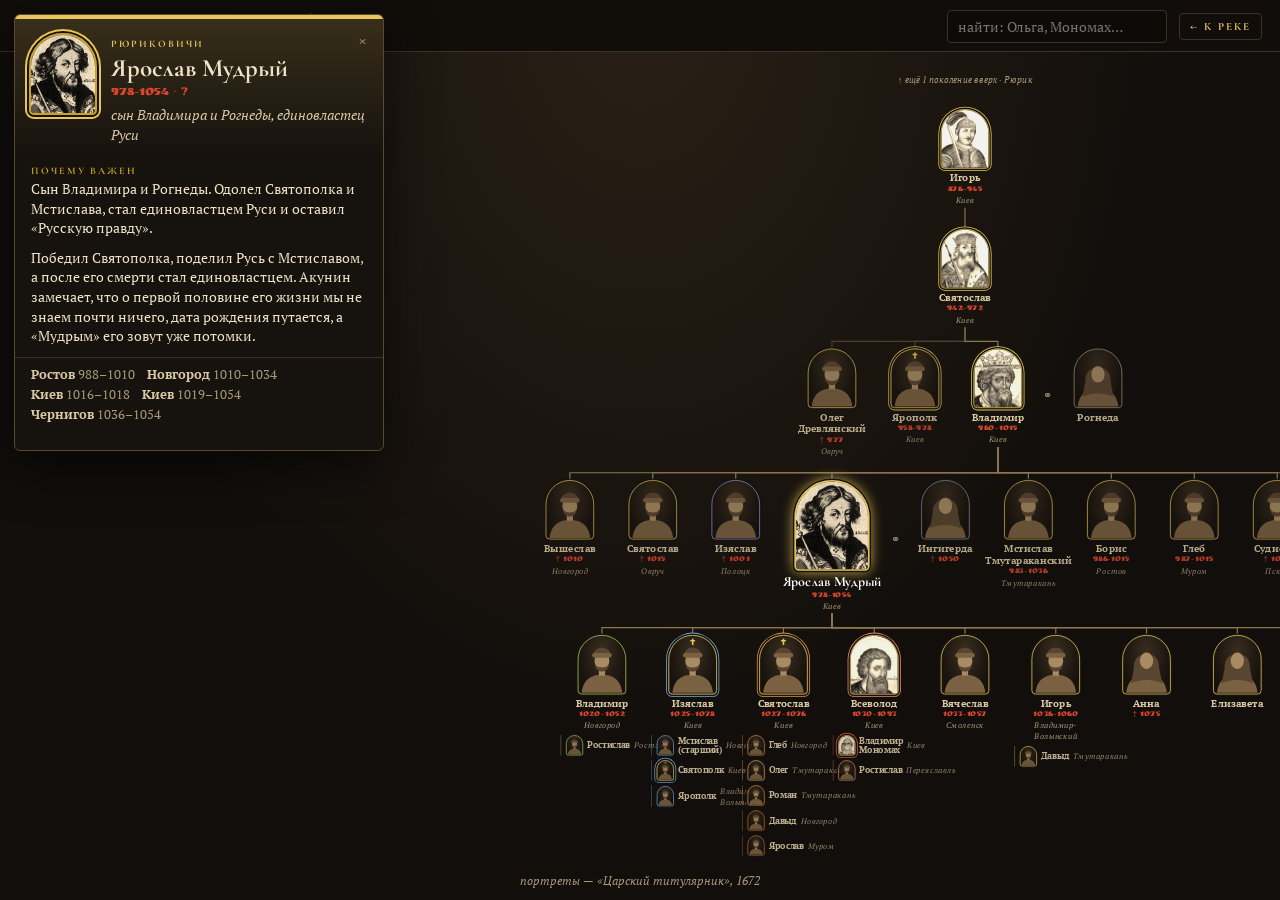
==== tree.html @ 2ec12fc8 "Река времени: первая публикация" ====
<!DOCTYPE html>
<html lang="ru">
<head>
<meta charset="utf-8">
<meta name="viewport" content="width=device-width, initial-scale=1">
<title>Древо Рюриковичей</title>
<link rel="icon" href="img/icon.svg" type="image/svg+xml">
<link rel="apple-touch-icon" href="img/icon180.png">
<meta name="description" content="«Часть Европы» Б. Акунина одной рекой времени: события, карта, люди и древо Рюриковичей.">
<meta property="og:title" content="Древо Рюриковичей">
<meta property="og:description" content="«Часть Европы» Б. Акунина одной рекой времени: события, карта, люди и древо Рюриковичей.">
<meta property="og:image" content="https://shkodnik1917.github.io/reka-vremeni/img/og.png">
<meta name="theme-color" content="#16120e">
<link rel="preconnect" href="https://fonts.googleapis.com">
<link rel="preconnect" href="https://fonts.gstatic.com" crossorigin>
<link href="https://fonts.googleapis.com/css2?family=Ruslan+Display&family=Cormorant+Garamond:ital,wght@0,500;0,600;0,700;1,500;1,600&family=PT+Serif:ital,wght@0,400;0,700;1,400&display=swap" rel="stylesheet">
<link rel="stylesheet" href="kin.css">
<style>
:root{
  --ink:#14110d; --parch:#efe3c8; --parch2:#d9c9a5; --muted:#a8987a;
  --red:#b3261e; --red2:#d8452f; --gold:#c9a227; --gold2:#e6c65a; --line:#3a3226;
  --serif:"PT Serif",Georgia,serif; --head:"Cormorant Garamond",Georgia,serif; --vyaz:"Ruslan Display","Cormorant Garamond",serif;
}
*{box-sizing:border-box}
body{margin:0;min-height:100vh;background:#110e0b radial-gradient(ellipse at 50% 0%,#2a2016 0,transparent 60%) fixed;color:var(--parch);font:15px/1.45 var(--serif)}
header{position:sticky;top:0;z-index:20;display:flex;flex-wrap:wrap;align-items:center;gap:6px 12px;padding:10px 18px 8px;background:rgba(17,14,11,.96);border-bottom:1px solid var(--line)}
header h1{margin:0;font:400 26px var(--vyaz);color:var(--parch)}
header .sp{flex:1}
#q{width:220px;background:#0d0b08;border:1px solid var(--line);color:var(--parch);font:14px var(--serif);padding:6px 10px;border-radius:4px}
#q:focus{outline:none;border-color:var(--gold)}
a.back{font:700 11px var(--head);letter-spacing:.18em;text-transform:uppercase;color:var(--gold2);text-decoration:none;border:1px solid var(--line);border-radius:4px;padding:6px 10px}
a.back:hover{border-color:var(--gold2)}
#view{max-width:1100px;margin:0 auto;padding:18px 20px 8px}
body.carded #view{padding-left:400px;max-width:1500px}
#view.in .ktr{animation:rise .35s ease both}
#view.in .ktr.me{animation-delay:.05s}#view.in .ktr.dn{animation-delay:.1s}
@keyframes rise{from{opacity:0;transform:translateY(10px)}}
#card .ktbox{display:none}#card .cinfo{max-height:none}
.foot{text-align:center;font:italic 12px var(--serif);color:var(--muted);padding:0 0 8px}
</style>
</head>
<body>
<header>
  <h1>Древо Рюриковичей</h1>
  <span class="sp"></span>
  <input id="q" list="names" placeholder="найти: Ольга, Мономах…"><datalist id="names"></datalist>
  <a class="back" href="index.html" target="kin-river">← к реке</a>
</header>
<div id="view"></div>
<div class="foot">портреты — «Царский титулярник», 1672</div>
<div id="card"></div>
<script src="people.js"></script>
<script src="persons.js"></script>
<script src="portraits.js"></script>
<script src="fame.js"></script>
<script src="kintree.js"></script>
<script src="card.js"></script>
<script src="tree.js"></script>
</body>
</html>
---- kin.css ----
/* Общее для реки и древа: кликабельные имена и карточка человека. */
a.pp,.pp{cursor:pointer;color:inherit;text-decoration:none;border-bottom:1px dotted color-mix(in srgb,var(--b,var(--gold2)) 40%,transparent);transition:color .15s,background .15s}
a.pp:hover,.pp:hover{color:#fff;background:color-mix(in srgb,var(--b,var(--gold2)) 22%,transparent)}
a.chip{display:inline-block;font:600 12.5px var(--serif);border:0;border-left:3px solid var(--b);background:rgba(255,255,255,.04);padding:1px 7px 1px 6px;border-radius:0 3px 3px 0;margin:0 4px 4px 0;white-space:nowrap}
#card{position:fixed;left:14px;top:14px;z-index:3100;width:min(370px,calc(100vw - 28px));max-height:calc(100vh - 28px);overflow:auto;background:#16120e;border:1px solid #5a4a32;border-radius:6px;box-shadow:0 14px 50px rgba(0,0,0,.6);
  opacity:0;transform:translateX(-14px);pointer-events:none;transition:opacity .22s,transform .22s;font:13.5px/1.45 var(--serif);color:var(--parch2)}
#card.on{opacity:1;transform:none;pointer-events:auto}
#card .ch{padding:14px 16px 10px;border-top:4px solid var(--b);background:linear-gradient(180deg,color-mix(in srgb,var(--b) 16%,transparent),transparent);position:relative}
#card .cbtn{position:absolute;right:8px;top:8px;display:flex;gap:2px}
#card .cbtn button{width:26px;height:26px;border:0;background:none;color:var(--muted);font:17px var(--serif);cursor:pointer;border-radius:3px}
#card .cbtn button:hover{color:var(--gold2);background:rgba(255,255,255,.06)}
#card .cbr{font:700 10px var(--head);letter-spacing:.2em;text-transform:uppercase;color:var(--b)}
#card h3{margin:2px 60px 0 0;font:700 25px/1.1 var(--head);color:var(--parch)}
#card .cy{font:400 14px var(--vyaz);color:var(--red2);margin-top:3px}
#card .cd{font-style:italic;color:var(--parch2);margin-top:5px}
#card .bio{margin:0;padding:10px 16px 4px;color:var(--parch)}
#card .csec{padding:8px 16px 4px;border-top:1px solid var(--line);margin-top:6px}
#card h4{margin:0 0 6px;font:700 10px var(--head);letter-spacing:.22em;text-transform:uppercase;color:var(--gold)}
#card .cact{padding:8px 16px 14px}
#card .cact button{font:700 11px var(--head);letter-spacing:.18em;text-transform:uppercase;color:var(--gold2);background:none;border:1px solid var(--gold);border-radius:3px;padding:5px 12px;cursor:pointer}
#card .cact button:hover{background:rgba(201,162,39,.15)}
#card .cact a.tbtn{display:inline-block;font:700 11px var(--head);letter-spacing:.18em;text-transform:uppercase;color:var(--gold2);text-decoration:none;border:1px solid var(--gold);border-radius:3px;padding:5px 12px}
#card .cact a.tbtn:hover{background:rgba(201,162,39,.15)}

#card .ch.hasimg{padding-left:96px;min-height:104px}
#card .cimg{position:absolute;left:14px;top:14px;width:68px;height:82px;border-radius:34px 34px 5px 5px;overflow:hidden;border:2px solid var(--gold);box-shadow:0 0 0 2px #16120e,0 0 0 4px var(--b);background:radial-gradient(ellipse at 50% 30%,#3a2e20,#17120d 75%)}
#card .seats{display:flex;flex-wrap:wrap;gap:2px 12px;font-size:12.5px;color:var(--muted)}#card .seats b{color:var(--parch2);font-weight:600}
#card .ktbox{padding:10px 8px 6px}
/* карточка: сверху сведения стоят на месте, снизу древо листается само по себе */
#card.on{display:flex;flex-direction:column;overflow:hidden}
#card .cinfo{flex:0 1 auto;overflow:auto;max-height:52%;min-height:120px}
#card .ktbox{flex:1 1 auto;overflow:auto;min-height:140px;border-top:1px solid var(--line);margin:0;overscroll-behavior:contain}
/* лицо: портрет или силуэт, одна тонировка на всех */
.kf img,.cimg img,.pf img,.rf img{width:100%;height:100%;object-fit:cover;display:block;filter:grayscale(1) sepia(.55) contrast(1.08) brightness(.95)}
.sil{width:100%;height:100%;display:block}
.sil .s1{fill:#7a6142}.sil .s2{fill:#a88b62}.sil .s3{fill:#5a4630}.sil .sx{stroke:#e6c65a;stroke-width:2;fill:none}
/* древо вокруг человека */
/* одно поколение — одна строка, без переносов; не влезает — древо прокручивается вбок */
.kt{position:relative;display:flex;flex-direction:column;align-items:center;gap:20px;padding:4px 12px 8px;width:max-content;min-width:100%;box-sizing:border-box}
.ktl{position:absolute;left:0;top:0;pointer-events:none;overflow:visible}
.ktl path{fill:none;stroke:#8a7650;stroke-width:1.5}
.ktl path.bro{stroke:#4a3f2c}
.ktr{position:relative;display:flex;flex-wrap:nowrap;justify-content:center;align-items:flex-start;gap:12px 6px}
.ktn{position:relative;width:66px;display:flex;flex-direction:column;align-items:center;text-align:center;cursor:pointer;color:var(--parch2);text-decoration:none;border:0!important;background:none!important}
.ktn .kf{width:40px;height:48px;border-radius:20px 20px 4px 4px;overflow:hidden;border:1.5px solid var(--b);background:radial-gradient(ellipse at 50% 30%,#3a2e20,#17120d 75%);box-shadow:0 0 0 2px #16120e;transition:transform .15s,box-shadow .15s}
.ktn.kv .kf{border-color:var(--gold2);box-shadow:0 0 0 2px #16120e,0 0 0 3px var(--b)}
.ktn b{font:600 11px/1.15 var(--serif);margin-top:4px}
.ktn i{font:10px var(--vyaz);font-style:normal;color:var(--red2);margin-top:1px}
.ktn em{font:italic 10.5px var(--serif);color:var(--muted)}
.ktn.bro{opacity:.55}.ktn.bro:hover{opacity:1}
.ktn:hover .kf{transform:translateY(-2px);box-shadow:0 0 0 2px #16120e,0 0 12px var(--b)}
.ktn:hover b{color:#fff}
.ktn.sm{opacity:.82}
.ktn.self{width:86px;opacity:1}
.ktn.self .kf{width:58px;height:70px;border-radius:29px 29px 5px 5px;border-width:2px;box-shadow:0 0 0 2px #16120e,0 0 16px var(--b)}
.ktn.self b{font-size:12.5px;color:#fff}
.ktm{align-self:center;color:var(--muted);font-size:14px;margin-top:-18px}
.ktup{font:italic 12px var(--serif);color:var(--muted);cursor:pointer;border:0!important}
.ktup:hover{color:var(--gold2)}
/* крупно — страница древа */
.kt.big{gap:30px}
.kt.big .ktn{width:96px}
.kt.big .ktn .kf{width:62px;height:76px;border-radius:31px 31px 5px 5px}
.kt.big .ktn b{font-size:13px}.kt.big .ktn i{font-size:11.5px}
.kt.big .ktn.self{width:130px}
.kt.big .ktn.self .kf{width:96px;height:116px;border-radius:48px 48px 6px 6px;border-width:2.5px}
.kt.big .ktn.self b{font:700 18px/1.1 var(--head)}
.kt.big .ktr{gap:18px 10px}
.ktc{display:flex;flex-direction:column;align-items:center;gap:6px}
.ktc.has{padding-bottom:4px}
.kt.big .ktc{width:106px;align-items:stretch}
.kt.big .ktc>.ktn:first-child{align-self:center}
.kt .ktn.gk{flex-direction:row;width:100%;gap:5px;text-align:left;opacity:.85;align-items:center;padding-left:6px;border-left:1px solid color-mix(in srgb,var(--b) 50%,transparent)!important}
.kt .ktn.gk .kf{width:22px;height:26px;border-radius:11px 11px 3px 3px;flex:none;border-width:1px}
.kt .ktn.gk b{margin:0;font-size:11px;line-height:1.15}.ktn.gk i{display:none}
#card .why{margin:0;padding:10px 16px 0;color:var(--parch)}#card .why i{display:block;font:700 10px var(--head);letter-spacing:.2em;text-transform:uppercase;color:var(--gold);font-style:normal;margin-bottom:3px}

/* короткая справка о человеке при наведении */
#htip{position:fixed;z-index:3200;max-width:320px;background:rgba(20,17,13,.97);border:1px solid var(--line);border-left:3px solid var(--c);border-radius:4px;padding:8px 11px;font:13px/1.45 var(--serif);color:var(--parch2);pointer-events:none;opacity:0;transition:opacity .12s}
#htip.on{opacity:1}
#htip b{display:block;font:700 16px var(--head);color:var(--parch)}
#htip .k{display:block;font-size:12px;color:var(--muted);margin-bottom:4px}
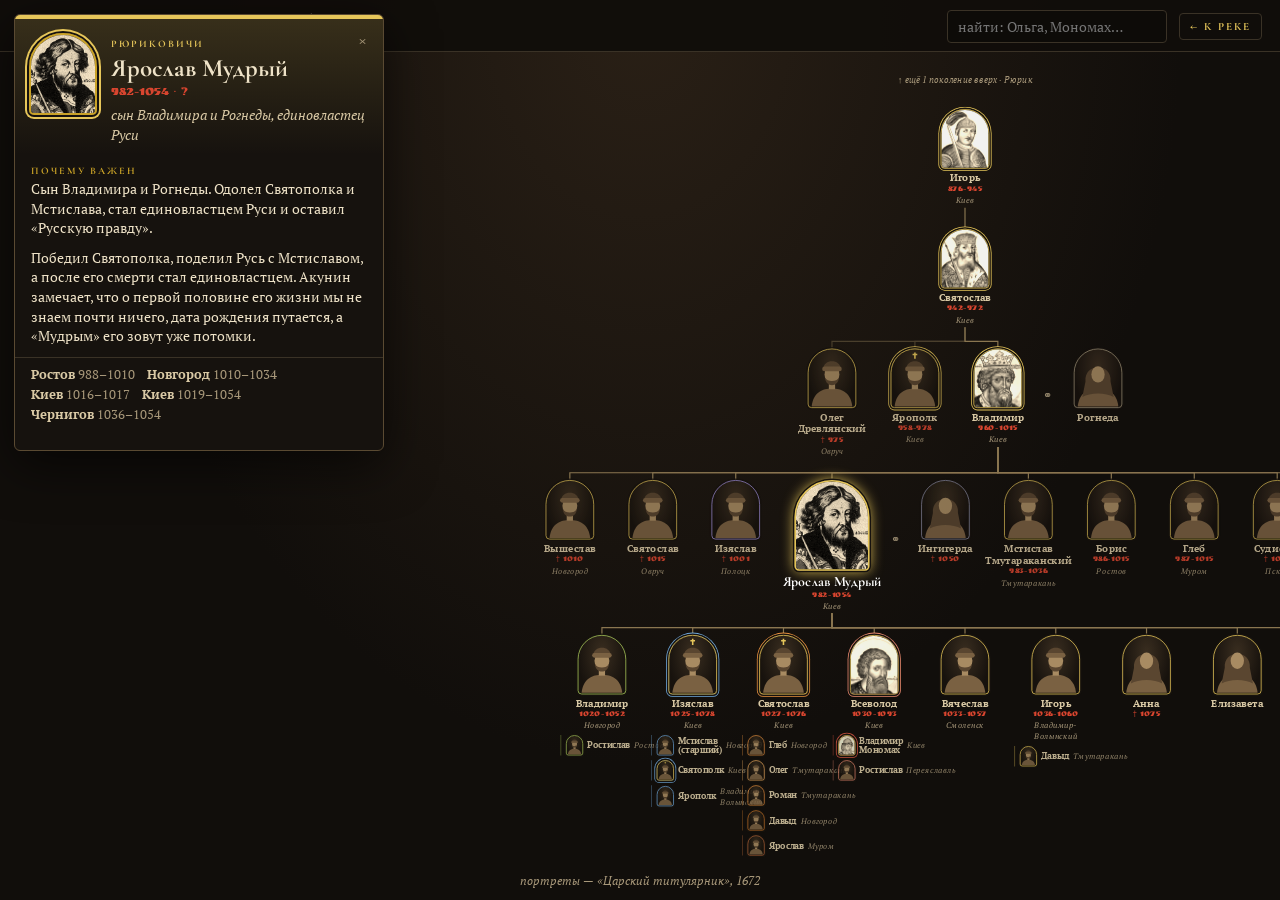
==== commit a34b4006: "Финальная вычитка: факты и опечатки по книге, телефонная вёрстка древа и реки личностей, Leaflet лок" ====
--- a/tree.html
+++ b/tree.html
@@ -6,10 +6,18 @@
 <title>Древо Рюриковичей</title>
 <link rel="icon" href="img/icon.svg" type="image/svg+xml">
 <link rel="apple-touch-icon" href="img/icon180.png">
-<meta name="description" content="«Часть Европы» Б. Акунина одной рекой времени: события, карта, люди и древо Рюриковичей.">
+<meta name="description" content="Древо Рюриковичей от Рюрика до Батыева нашествия: кто чей сын, кто где княжил, по книге Б. Акунина «Часть Европы».">
 <meta property="og:title" content="Древо Рюриковичей">
-<meta property="og:description" content="«Часть Европы» Б. Акунина одной рекой времени: события, карта, люди и древо Рюриковичей.">
+<meta property="og:description" content="Древо Рюриковичей от Рюрика до Батыева нашествия: кто чей сын, кто где княжил, по книге Б. Акунина «Часть Европы».">
 <meta property="og:image" content="https://shkodnik1917.github.io/reka-vremeni/img/og.png">
+<meta property="og:type" content="website">
+<meta property="og:url" content="https://shkodnik1917.github.io/reka-vremeni/tree.html">
+<meta property="og:site_name" content="Река времени">
+<meta property="og:locale" content="ru_RU">
+<meta property="og:image:width" content="1200">
+<meta property="og:image:height" content="630">
+<meta name="twitter:card" content="summary_large_image">
+<link rel="canonical" href="https://shkodnik1917.github.io/reka-vremeni/tree.html">
 <meta name="theme-color" content="#16120e">
 <link rel="preconnect" href="https://fonts.googleapis.com">
 <link rel="preconnect" href="https://fonts.gstatic.com" crossorigin>
@@ -32,6 +40,7 @@
 a.back:hover{border-color:var(--gold2)}
 #view{max-width:1100px;margin:0 auto;padding:18px 20px 8px}
 body.carded #view{padding-left:400px;max-width:1500px}
+@media (max-width:700px){#view{overflow-x:auto;padding:12px 8px}body.carded #view{padding-left:8px}}
 #view.in .ktr{animation:rise .35s ease both}
 #view.in .ktr.me{animation-delay:.05s}#view.in .ktr.dn{animation-delay:.1s}
 @keyframes rise{from{opacity:0;transform:translateY(10px)}}
